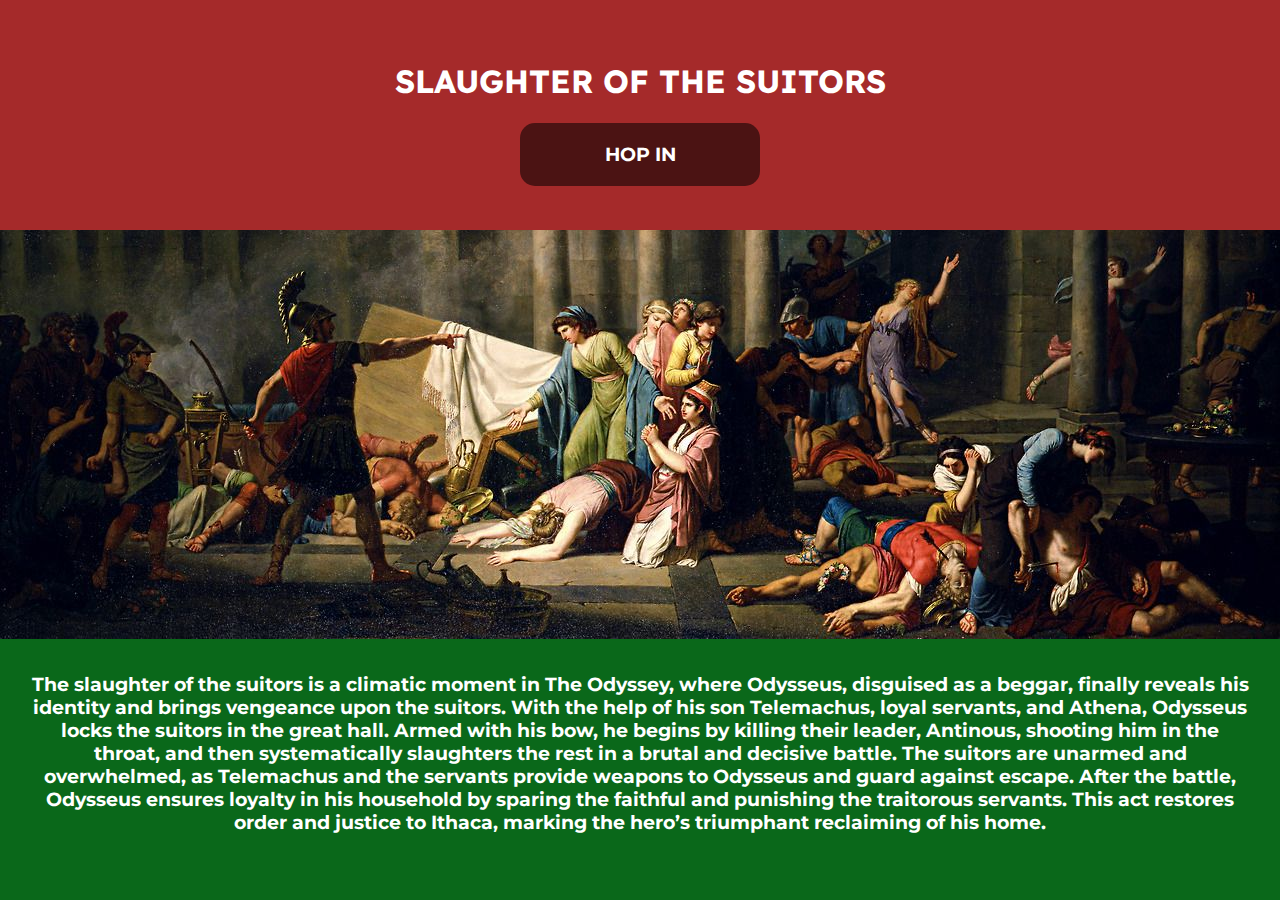
==== index.html @ ae94d235 "Add files via upload" ====
<!DOCTYPE html>
<html lang="en">
  <head>
    <meta charset="UTF-8" />
    <meta name="viewport" content="width=device-width, initial-scale=1.0" />
    <title>Slaughter of the Suitors</title>
    <link rel="stylesheet" href="styles.css" />
  </head>
  <body class="backgroundRed">
    <div
      id="header"
      style="
        font-family: Lexend Deca;
        font-weight: 700;
        padding: 40px;
        position: fixed;
        top: 0;
        right: 0;
        left: 0;
        height: 150px;
      "
      class="backgroundBrown"
    >
      <h1>SLAUGHTER OF THE SUITORS</h1>
      <h3 class="montserrat" style="text-align: center" id="button1">HOP IN</h3>
    </div>
    <img src="images/headerIMG.jpg" style="width: 100%; height: auto" />
    <div class="backgroundRed montserrat">
      <h3 style="padding: 30px; margin: 0; text-align: center">
        The slaughter of the suitors is a climatic moment in The Odyssey, where
        Odysseus, disguised as a beggar, finally reveals his identity and brings
        vengeance upon the suitors. With the help of his son Telemachus, loyal
        servants, and Athena, Odysseus locks the suitors in the great hall.
        Armed with his bow, he begins by killing their leader, Antinous,
        shooting him in the throat, and then systematically slaughters the rest
        in a brutal and decisive battle. The suitors are unarmed and
        overwhelmed, as Telemachus and the servants provide weapons to Odysseus
        and guard against escape. After the battle, Odysseus ensures loyalty in
        his household by sparing the faithful and punishing the traitorous
        servants. This act restores order and justice to Ithaca, marking the
        hero’s triumphant reclaiming of his home.
      </h3>
    </div>
  </body>
  <script>
    document.getElementById("button1").onclick = function () {
      if (
        navigator.userAgent.indexOf("android") === -1 &&
        (navigator.userAgent.indexOf("iPad") === -1) &
          (navigator.userAgent.indexOf("iPhone") === -1)
      ) {
        window.location.href = "onboard.html";
      } else {
        document.getElementById("button1").innerHTML =
          "-= ERROR: MOBILE DEVICES NOT SUPPORTED =-";
      }
    };
  </script>
</html>
---- styles.css ----
@import url("https://fonts.googleapis.com/css?family=Montserrat:wght@100,700,800");
@import url("https://fonts.googleapis.com/css?family=Lexend Deca");

html body {
  margin: 0;
  padding: 0;
}
h1 {
  text-align: center;
}
img {
  margin: 0 auto;
}

#button1 {
  background-color: rgb(75, 19, 19);
  border-radius: 15px;
  margin: 0% 40%;
  padding: 20px;
  transition: font-size 2s;
}
#button1:hover {
  background-color: rgb(59, 5, 5);
  font-size: 25px;
}

.montserrat {
  font-family: Montserrat, Lexend Deca, Cambria, Cochin, Georgia, Times,
    "Times New Roman", serif;
}

.backgroundBrown {
  color: white;
  background-color: brown;
}
.backgroundRed {
  color: white;
  background-color: rgb(10, 104, 26);
}
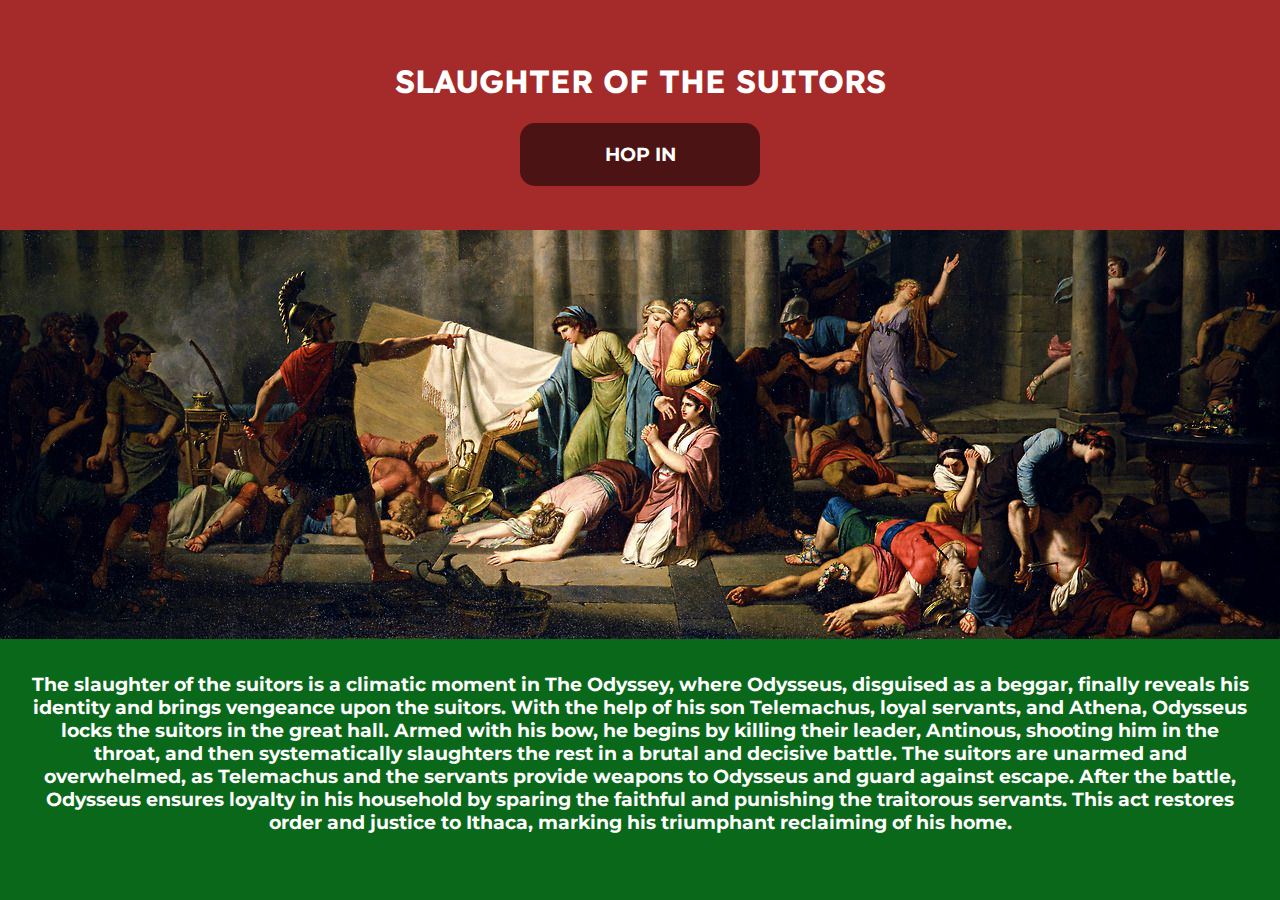
==== commit 59333c35: "Update index.html" ====
--- a/index.html
+++ b/index.html
@@ -37,8 +37,8 @@
         overwhelmed, as Telemachus and the servants provide weapons to Odysseus
         and guard against escape. After the battle, Odysseus ensures loyalty in
         his household by sparing the faithful and punishing the traitorous
-        servants. This act restores order and justice to Ithaca, marking the
-        hero’s triumphant reclaiming of his home.
+        servants. This act restores order and justice to Ithaca, marking his triumphant 
+        reclaiming of his home.
       </h3>
     </div>
   </body>
